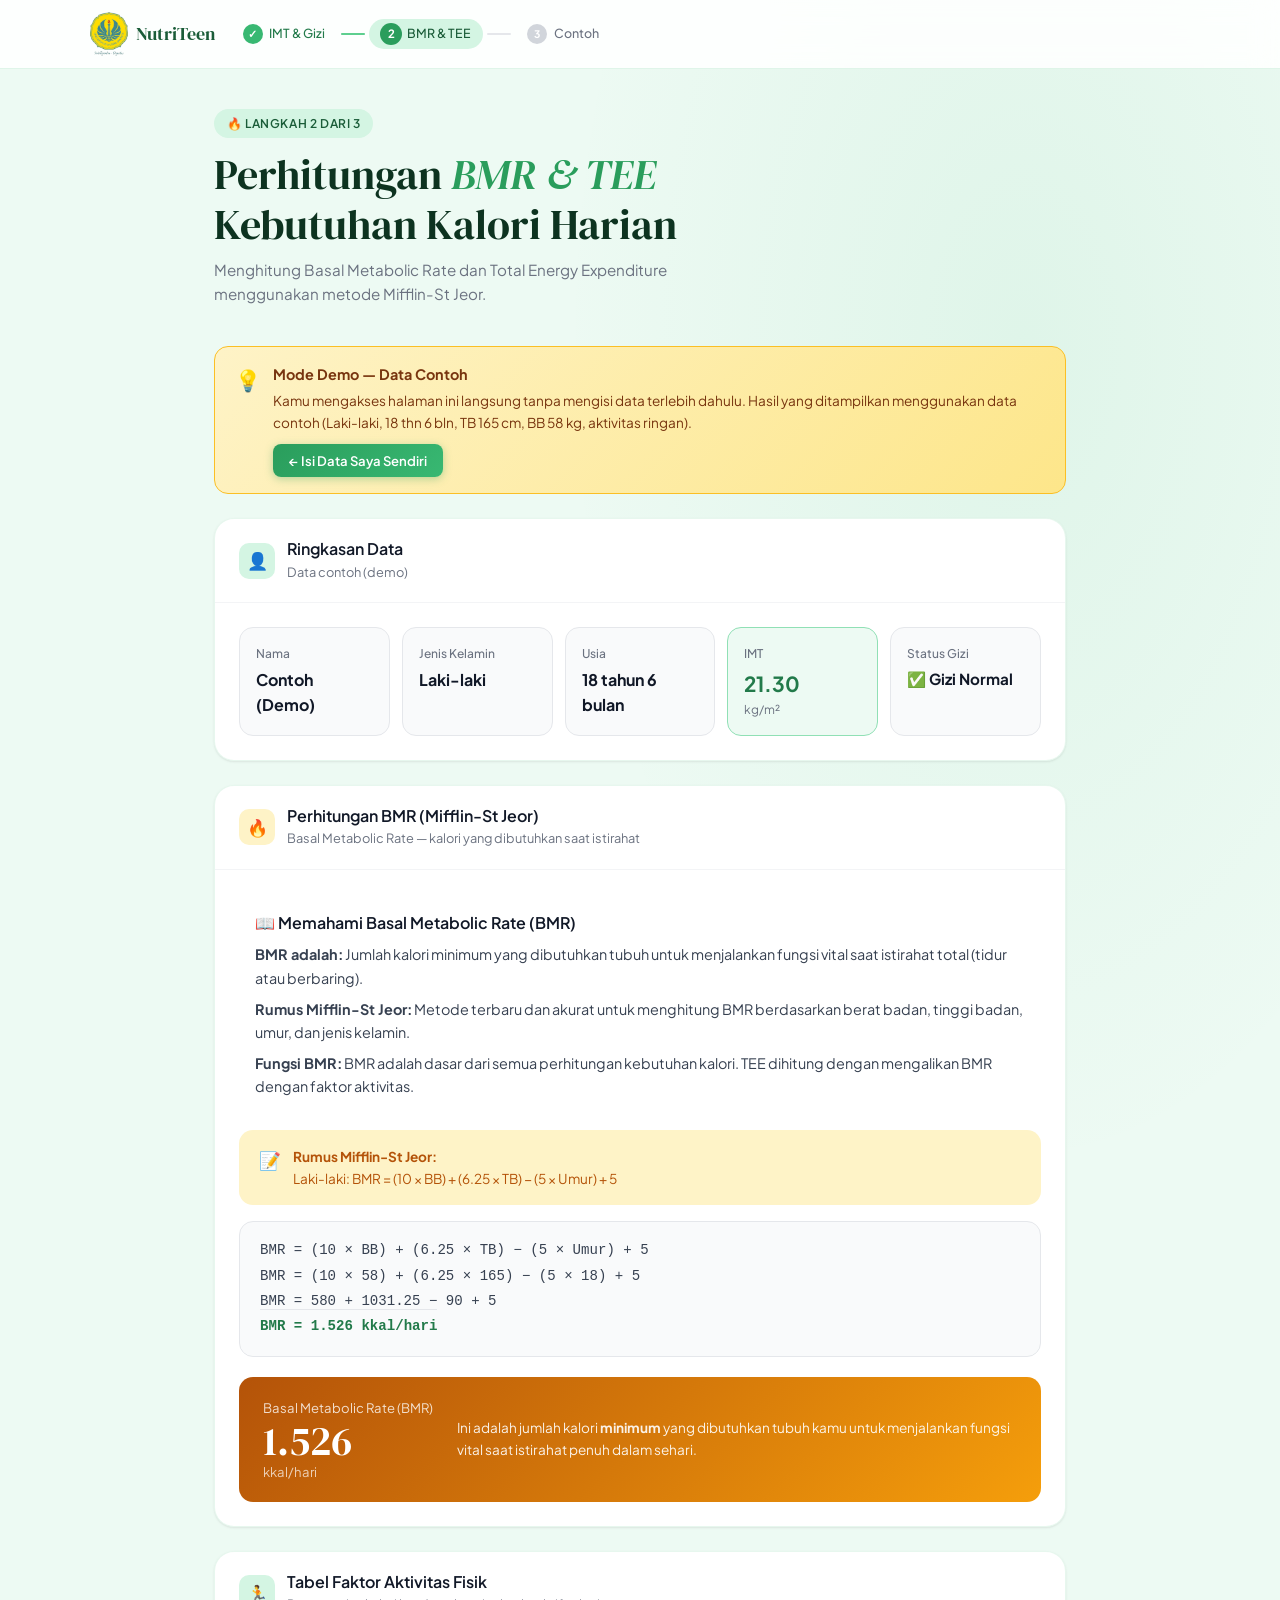
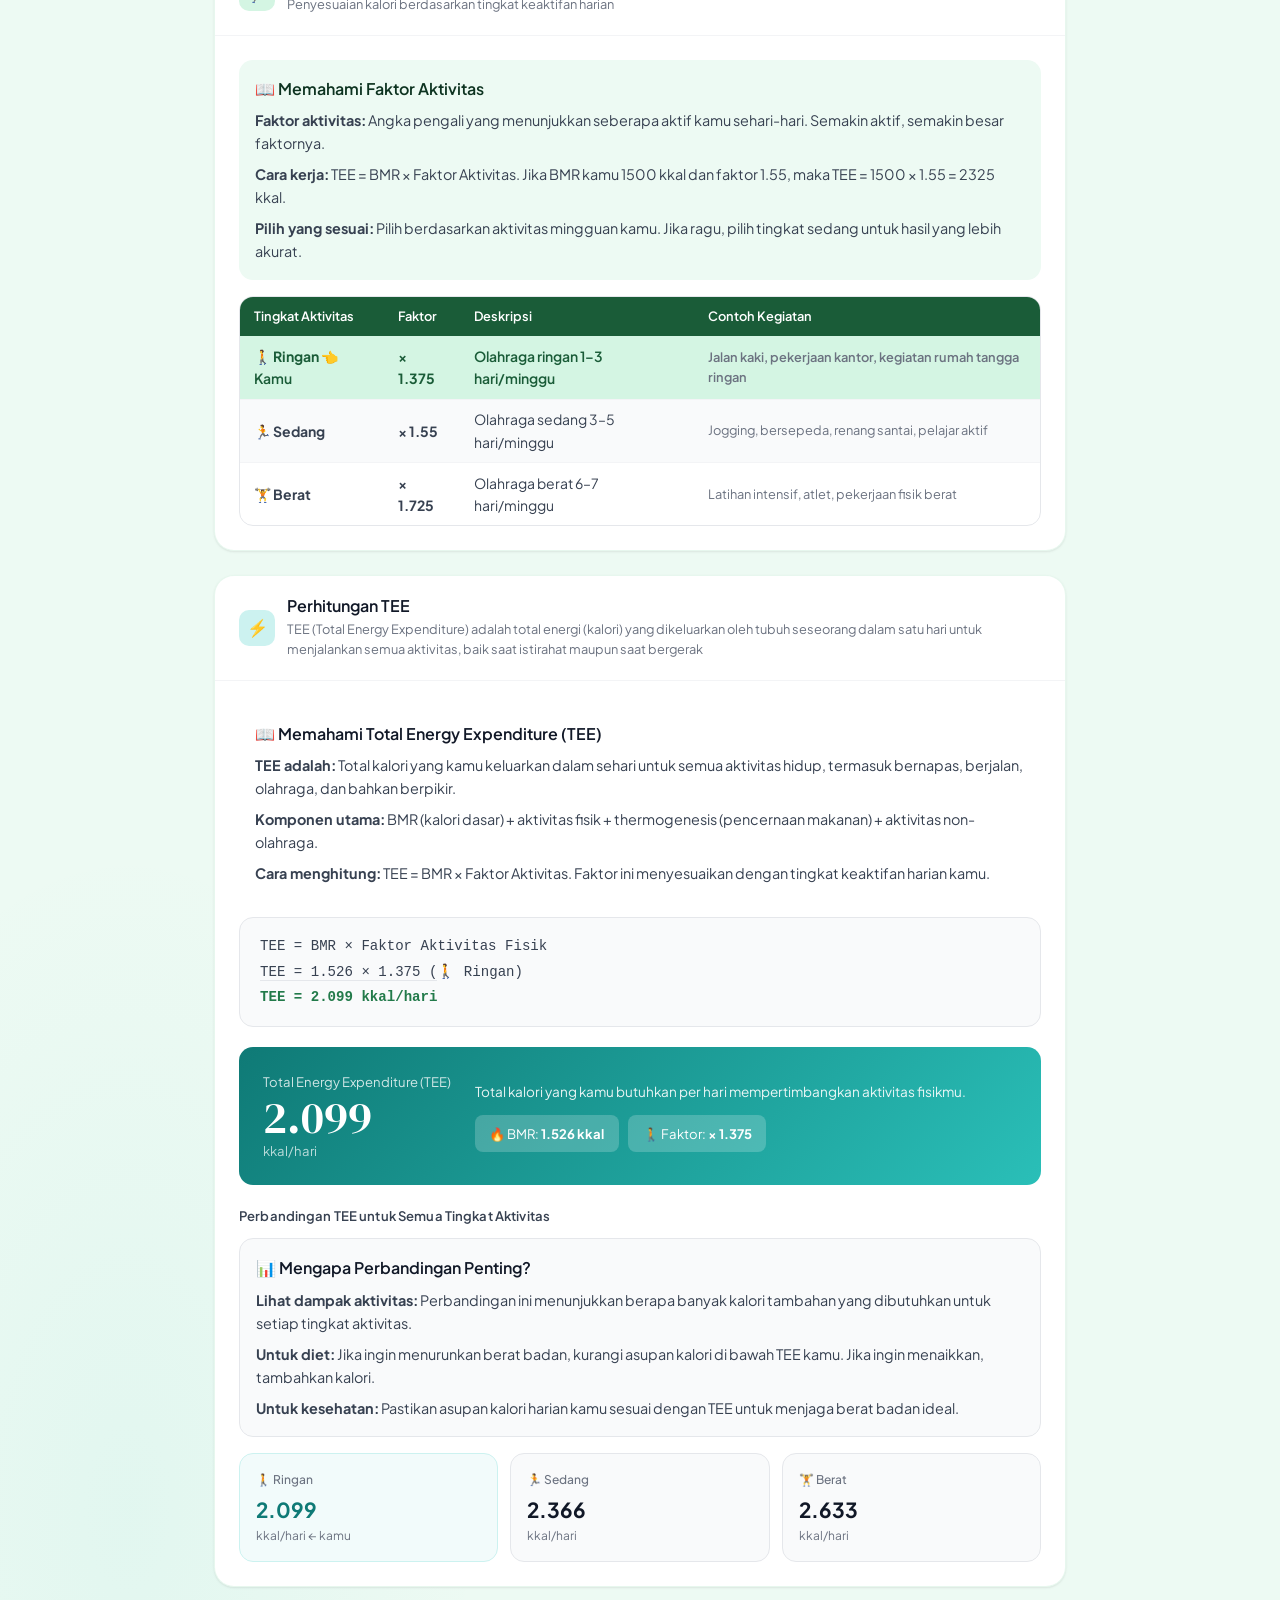
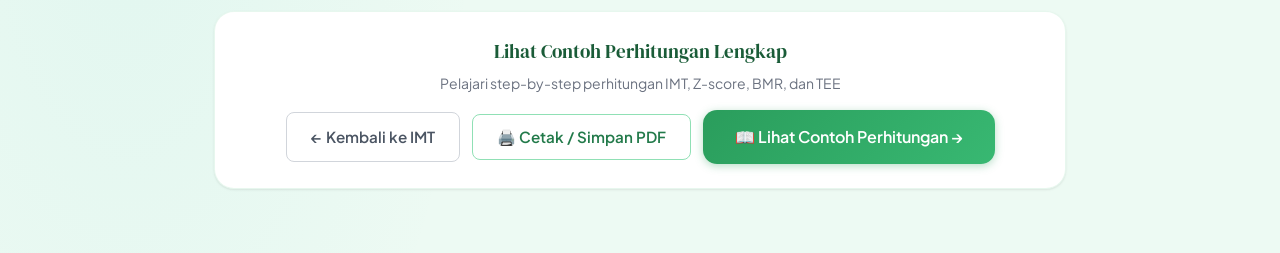
==== halaman2.html @ 0982f043 "Upload Web Structure" ====
<!DOCTYPE html>
<html lang="id">
<head>
  <meta charset="UTF-8">
  <meta name="viewport" content="width=device-width, initial-scale=1.0">
  <title>NutriTeen — BMR &amp; TEE</title>
  <style>
@import url('https://fonts.googleapis.com/css2?family=DM+Serif+Display:ital@0;1&family=Plus+Jakarta+Sans:wght@300;400;500;600;700&display=swap');

:root {
  --green-900: #0d3320;
  --green-800: #1a5c38;
  --green-700: #227a4a;
  --green-600: #2a9d5c;
  --green-500: #38b872;
  --green-400: #5ecf8f;
  --green-300: #90e0b5;
  --green-100: #d4f5e3;
  --green-50:  #edfaf3;

  --teal-600: #0f7a76;
  --teal-400: #2abfb8;
  --teal-100: #ccf2f0;

  --blue-600: #1e5fa8;
  --blue-100: #dbeafe;

  --amber-600: #b45309;
  --amber-100: #fef3c7;

  --red-600: #dc2626;
  --red-100: #fee2e2;

  --neutral-900: #111827;
  --neutral-800: #1f2937;
  --neutral-700: #374151;
  --neutral-600: #4b5563;
  --neutral-500: #6b7280;
  --neutral-400: #9ca3af;
  --neutral-300: #d1d5db;
  --neutral-200: #e5e7eb;
  --neutral-100: #f3f4f6;
  --neutral-50:  #f9fafb;

  --white: #ffffff;

  --font-display: 'DM Serif Display', Georgia, serif;
  --font-body: 'Plus Jakarta Sans', sans-serif;

  --radius-sm: 8px;
  --radius-md: 14px;
  --radius-lg: 20px;
  --radius-xl: 28px;

  --shadow-sm: 0 1px 3px rgba(0,0,0,0.06), 0 1px 2px rgba(0,0,0,0.04);
  --shadow-md: 0 4px 12px rgba(0,0,0,0.08), 0 2px 4px rgba(0,0,0,0.04);
  --shadow-lg: 0 12px 32px rgba(0,0,0,0.10), 0 4px 8px rgba(0,0,0,0.04);
}

*, *::before, *::after { box-sizing: border-box; margin: 0; padding: 0; }

html { scroll-behavior: smooth; font-size: 16px; }

body {
  font-family: var(--font-body);
  background: var(--green-50);
  color: var(--neutral-900);
  min-height: 100vh;
  line-height: 1.6;
  background-image:
    radial-gradient(ellipse 60% 40% at 80% 10%, rgba(56,184,114,0.08) 0%, transparent 60%),
    radial-gradient(ellipse 50% 35% at 10% 90%, rgba(42,191,184,0.06) 0%, transparent 55%);
}

/* ─── NAVBAR ─────────────────────────────────────────── */
.navbar {
  position: sticky;
  top: 0;
  z-index: 100;
  background: rgba(255,255,255,0.88);
  backdrop-filter: blur(14px);
  -webkit-backdrop-filter: blur(14px);
  border-bottom: 1px solid rgba(56,184,114,0.15);
  padding: 0 1.5rem;
}
.navbar-inner {
  max-width: 1100px;
  margin: 0 auto;
  display: flex;
  align-items: center;
  gap: 1rem;
  height: 68px;
}
.navbar-center-brand {
  display: flex;
  align-items: center;
  gap: 0.6rem;
  margin: 0 auto;
}
.navbar-group-names {
  display: flex;
  flex-direction: column;
  gap: 1px;
  font-size: 0.7rem;
  color: var(--neutral-600);
  line-height: 1.4;
}
.navbar-group-names span { white-space: nowrap; }
.navbar-group-names em {
  font-style: normal;
  color: var(--neutral-400);
  margin-left: 0.2rem;
}
.navbar-logo {
  display: flex;
  align-items: center;
  gap: 0.5rem;
  text-decoration: none;
}
.navbar-logo-icon {
  width: 32px;
  height: 32px;
  background: linear-gradient(135deg, var(--green-500), var(--teal-400));
  border-radius: 8px;
  display: flex;
  align-items: center;
  justify-content: center;
  color: white;
  font-size: 16px;
}
.navbar-logo-text {
  font-family: var(--font-display);
  font-size: 1.1rem;
  color: var(--green-800);
  font-weight: 400;
}
.navbar-steps {
  display: flex;
  align-items: center;
  gap: 0.25rem;
}
.navbar-connector {
  width: 24px;
  height: 2px;
  background: var(--neutral-200);
  border-radius: 2px;
  position: relative;
  overflow: hidden;
}
.navbar-connector::after {
  content: '';
  position: absolute;
  inset: 0;
  background: var(--green-400);
  transform: scaleX(0);
  transform-origin: left;
  transition: transform 0.4s ease 0.1s;
}
.navbar-connector.done::after { transform: scaleX(1); }
.navbar-step {
  display: flex;
  align-items: center;
  gap: 0.4rem;
  padding: 0.3rem 0.75rem;
  border-radius: 999px;
  font-size: 0.78rem;
  font-weight: 500;
  color: var(--neutral-500);
  text-decoration: none;
  transition: all 0.2s;
  white-space: nowrap;
}
.navbar-step:hover { color: var(--green-700); background: var(--green-50); }
.navbar-step.active { background: var(--green-100); color: var(--green-800); }
.navbar-step.done   { color: var(--green-700); }
.navbar-step-num {
  width: 20px;
  height: 20px;
  border-radius: 50%;
  background: var(--neutral-300);
  display: flex;
  align-items: center;
  justify-content: center;
  font-size: 0.65rem;
  font-weight: 700;
  flex-shrink: 0;
  transition: background 0.25s, transform 0.25s;
  color: white;
}
.navbar-step.active .navbar-step-num { background: var(--green-600); transform: scale(1.1); }
.navbar-step.done   .navbar-step-num { background: var(--green-500); }
.navbar-step.done   .navbar-step-num .step-num-txt { display: none; }
.navbar-step.done   .navbar-step-num::after { content: '✓'; font-size: 0.7rem; }
.navbar-step-num span { color: white; }

/* ─── PAGE HERO ─────────────────────────────────────── */
.hero {
  max-width: 900px;
  margin: 0 auto;
  padding: 2.5rem 1.5rem 1rem;
}
.hero-label {
  display: inline-flex;
  align-items: center;
  gap: 0.4rem;
  background: var(--green-100);
  color: var(--green-800);
  padding: 0.3rem 0.8rem;
  border-radius: 999px;
  font-size: 0.75rem;
  font-weight: 600;
  letter-spacing: 0.05em;
  text-transform: uppercase;
  margin-bottom: 0.75rem;
}
.hero h1 {
  font-family: var(--font-display);
  font-size: clamp(1.8rem, 4vw, 2.6rem);
  color: var(--green-900);
  line-height: 1.2;
  margin-bottom: 0.5rem;
  font-weight: 400;
}
.hero h1 em {
  font-style: italic;
  color: var(--green-600);
}
.hero p {
  color: var(--neutral-500);
  font-size: 0.95rem;
  max-width: 520px;
}

/* ─── MAIN CONTENT ───────────────────────────────────── */
.page-body {
  max-width: 900px;
  margin: 0 auto;
  padding: 1.5rem 1.5rem 4rem;
  display: flex;
  flex-direction: column;
  gap: 1.5rem;
}

/* ─── CARD ───────────────────────────────────────────── */
.card {
  background: var(--white);
  border-radius: var(--radius-lg);
  box-shadow: var(--shadow-sm);
  border: 1px solid rgba(56,184,114,0.12);
  overflow: hidden;
}
.card-header {
  padding: 1.25rem 1.5rem;
  border-bottom: 1px solid var(--neutral-100);
  display: flex;
  align-items: center;
  gap: 0.75rem;
}
.card-header-icon {
  width: 36px;
  height: 36px;
  border-radius: 10px;
  display: flex;
  align-items: center;
  justify-content: center;
  font-size: 17px;
  flex-shrink: 0;
}
.card-header-icon.green  { background: var(--green-100); }
.card-header-icon.teal   { background: var(--teal-100); }
.card-header-icon.blue   { background: var(--blue-100); }
.card-header-icon.amber  { background: var(--amber-100); }
.card-header h2 {
  font-size: 1rem;
  font-weight: 600;
  color: var(--neutral-900);
  line-height: 1.3;
}
.card-header p {
  font-size: 0.8rem;
  color: var(--neutral-500);
  margin-top: 0.1rem;
}
.card-body { padding: 1.5rem; }

/* ─── FORM ELEMENTS ──────────────────────────────────── */
.form-grid {
  display: grid;
  grid-template-columns: 1fr 1fr;
  gap: 1rem;
}
.form-grid.cols-3 { grid-template-columns: 1fr 1fr 1fr; }
.form-full { grid-column: 1 / -1; }

.form-group { display: flex; flex-direction: column; gap: 0.4rem; }
.form-label {
  font-size: 0.82rem;
  font-weight: 600;
  color: var(--neutral-700);
  letter-spacing: 0.01em;
}
.form-input {
  width: 100%;
  padding: 0.65rem 0.9rem;
  border: 1.5px solid var(--neutral-300);
  border-radius: var(--radius-sm);
  font-family: var(--font-body);
  font-size: 0.95rem;
  color: var(--neutral-900);
  background: var(--white);
  transition: border-color 0.2s, box-shadow 0.2s;
  outline: none;
  appearance: none;
}
.form-input:focus {
  border-color: var(--green-500);
  box-shadow: 0 0 0 3px rgba(56,184,114,0.15);
}
.form-input.error { border-color: var(--red-600); }
.form-hint {
  font-size: 0.75rem;
  color: var(--neutral-500);
}
.form-error {
  font-size: 0.75rem;
  color: var(--red-600);
  display: none;
}
.form-error.show { display: block; }

/* Radio group */
.radio-group {
  display: flex;
  gap: 0.5rem;
  flex-wrap: wrap;
}
.radio-btn {
  display: flex;
  align-items: center;
  gap: 0.4rem;
  padding: 0.55rem 1rem;
  border: 1.5px solid var(--neutral-300);
  border-radius: var(--radius-sm);
  cursor: pointer;
  font-size: 0.9rem;
  font-weight: 500;
  color: var(--neutral-700);
  transition: all 0.18s;
  user-select: none;
}
.radio-btn:hover { border-color: var(--green-400); color: var(--green-700); }
.radio-btn input { display: none; }
.radio-btn.checked {
  background: var(--green-100);
  border-color: var(--green-500);
  color: var(--green-800);
}
.radio-dot {
  width: 14px; height: 14px;
  border-radius: 50%;
  border: 2px solid currentColor;
  display: flex; align-items: center; justify-content: center;
  flex-shrink: 0;
}
.radio-btn.checked .radio-dot::after {
  content: '';
  width: 6px; height: 6px;
  border-radius: 50%;
  background: var(--green-600);
}

/* Aktivitas cards */
.aktivitas-grid {
  display: grid;
  grid-template-columns: repeat(3, 1fr);
  gap: 0.75rem;
}
.aktivitas-card {
  border: 1.5px solid var(--neutral-300);
  border-radius: var(--radius-md);
  padding: 1rem;
  cursor: pointer;
  transition: all 0.18s;
  text-align: center;
}
.aktivitas-card:hover { border-color: var(--green-400); }
.aktivitas-card.checked {
  border-color: var(--green-500);
  background: var(--green-50);
}
.aktivitas-card input { display: none; }
.aktivitas-card .ak-icon { font-size: 1.5rem; margin-bottom: 0.4rem; }
.aktivitas-card .ak-title { font-size: 0.85rem; font-weight: 600; color: var(--neutral-800); }
.aktivitas-card .ak-desc { font-size: 0.72rem; color: var(--neutral-500); margin-top: 0.2rem; }

/* ─── BUTTONS ─────────────────────────────────────────── */
.btn {
  display: inline-flex;
  align-items: center;
  justify-content: center;
  gap: 0.5rem;
  padding: 0.75rem 1.5rem;
  border-radius: var(--radius-sm);
  font-family: var(--font-body);
  font-size: 0.95rem;
  font-weight: 600;
  border: none;
  cursor: pointer;
  transition: all 0.2s;
  text-decoration: none;
}
.btn-primary {
  background: linear-gradient(135deg, var(--green-600), var(--green-500));
  color: white;
  box-shadow: 0 2px 8px rgba(42,157,92,0.35);
}
.btn-primary:hover {
  background: linear-gradient(135deg, var(--green-700), var(--green-600));
  box-shadow: 0 4px 14px rgba(42,157,92,0.40);
  transform: translateY(-1px);
}
.btn-secondary {
  background: var(--white);
  color: var(--green-700);
  border: 1.5px solid var(--green-300);
}
.btn-secondary:hover {
  background: var(--green-50);
  border-color: var(--green-500);
}
.btn-teal {
  background: linear-gradient(135deg, var(--teal-600), var(--teal-400));
  color: white;
  box-shadow: 0 2px 8px rgba(42,191,184,0.3);
}
.btn-teal:hover {
  opacity: 0.9;
  transform: translateY(-1px);
}
.btn-outline {
  background: transparent;
  color: var(--neutral-600);
  border: 1.5px solid var(--neutral-300);
}
.btn-outline:hover { background: var(--neutral-100); }
.btn-lg { padding: 0.9rem 2rem; font-size: 1rem; border-radius: var(--radius-md); }
.btn-full { width: 100%; }

/* ─── RESULT CARD — STAGGERED ANIMATION ──────────────── */
@keyframes fadeUp {
  from { opacity: 0; transform: translateY(20px); }
  to   { opacity: 1; transform: translateY(0); }
}

/* Halaman 2 & 3 — cards animate on page load immediately */
.page-body > .result-section {
  opacity: 0;
  animation: fadeUp 0.45s cubic-bezier(0.22,1,0.36,1) forwards;
}
.page-body > .result-section:nth-child(1) { animation-delay: 0.05s; }
.page-body > .result-section:nth-child(2) { animation-delay: 0.13s; }
.page-body > .result-section:nth-child(3) { animation-delay: 0.21s; }
.page-body > .result-section:nth-child(4) { animation-delay: 0.29s; }
.page-body > .result-section:nth-child(5) { animation-delay: 0.37s; }
.page-body > .result-section:nth-child(6) { animation-delay: 0.45s; }
.page-body > .result-section:nth-child(7) { animation-delay: 0.53s; }

/* hasilSection cards: animate only when parent NOT hidden.
   Cards start invisible via inline opacity override, JS triggers animation */
#hasilSection:not(.hidden) .result-section {
  opacity: 0;
  animation: fadeUp 0.45s cubic-bezier(0.22,1,0.36,1) forwards;
}
#hasilSection:not(.hidden) .result-section:nth-child(1) { animation-delay: 0.05s; }
#hasilSection:not(.hidden) .result-section:nth-child(2) { animation-delay: 0.13s; }
#hasilSection:not(.hidden) .result-section:nth-child(3) { animation-delay: 0.21s; }
#hasilSection:not(.hidden) .result-section:nth-child(4) { animation-delay: 0.29s; }
#hasilSection:not(.hidden) .result-section:nth-child(5) { animation-delay: 0.37s; }
#hasilSection:not(.hidden) .result-section:nth-child(6) { animation-delay: 0.45s; }

.result-highlight {
  background: linear-gradient(135deg, var(--green-800), var(--green-600));
  border-radius: var(--radius-lg);
  padding: 1.75rem;
  color: white;
  display: flex;
  align-items: center;
  gap: 1.5rem;
  flex-wrap: wrap;
}
.result-highlight .big-num {
  font-family: var(--font-display);
  font-size: 3rem;
  line-height: 1;
}
.result-highlight .result-label {
  font-size: 0.85rem;
  opacity: 0.8;
  margin-bottom: 0.25rem;
}
.result-highlight .result-status {
  display: inline-flex;
  align-items: center;
  gap: 0.4rem;
  background: rgba(255,255,255,0.2);
  border-radius: 999px;
  padding: 0.3rem 0.8rem;
  font-size: 0.82rem;
  font-weight: 600;
  margin-top: 0.5rem;
}

/* Formula box */
.formula-box {
  background: var(--neutral-50);
  border: 1px solid var(--neutral-200);
  border-radius: var(--radius-md);
  padding: 1rem 1.25rem;
  font-family: 'Courier New', monospace;
  font-size: 0.88rem;
  color: var(--neutral-700);
  line-height: 1.8;
}
.formula-box .formula-line { display: block; }
.formula-box .formula-result {
  color: var(--green-700);
  font-weight: 700;
  border-top: 1px solid var(--neutral-200);
  margin-top: 0.5rem;
  padding-top: 0.5rem;
}

/* Stats row */
.stats-row {
  display: grid;
  grid-template-columns: repeat(auto-fit, minmax(140px, 1fr));
  gap: 0.75rem;
}
.stat-item {
  background: var(--neutral-50);
  border: 1px solid var(--neutral-200);
  border-radius: var(--radius-md);
  padding: 1rem;
}
.stat-item .stat-label { font-size: 0.75rem; color: var(--neutral-500); font-weight: 500; }
.stat-item .stat-value { font-size: 1.3rem; font-weight: 700; color: var(--neutral-900); margin-top: 0.2rem; }
.stat-item .stat-unit { font-size: 0.75rem; color: var(--neutral-500); font-weight: 400; }
.stat-item.accent-green { border-color: var(--green-300); background: var(--green-50); }
.stat-item.accent-green .stat-value { color: var(--green-700); }
.stat-item.accent-teal { border-color: var(--teal-100); background: rgba(42,191,184,0.06); }
.stat-item.accent-teal .stat-value { color: var(--teal-600); }

/* ─── TABLE ───────────────────────────────────────────── */
.data-table {
  width: 100%;
  border-collapse: collapse;
  font-size: 0.875rem;
}
.data-table th {
  background: var(--green-800);
  color: white;
  padding: 0.6rem 0.9rem;
  text-align: left;
  font-weight: 600;
  font-size: 0.8rem;
}
.data-table th:first-child { border-radius: var(--radius-sm) 0 0 0; }
.data-table th:last-child  { border-radius: 0 var(--radius-sm) 0 0; }
.data-table td {
  padding: 0.55rem 0.9rem;
  border-bottom: 1px solid var(--neutral-100);
  color: var(--neutral-700);
}
.data-table tr:last-child td { border-bottom: none; }
.data-table tr:nth-child(even) td { background: var(--neutral-50); }
.data-table tr.highlight td {
  background: var(--green-100) !important;
  color: var(--green-800);
  font-weight: 600;
}
.table-wrap { overflow-x: auto; border-radius: var(--radius-md); border: 1px solid var(--neutral-200); }

/* ─── Z-SCORE GAUGE ──────────────────────────────────── */
.zscore-gauge { padding: 1rem 0; }
.gauge-track {
  position: relative;
  height: 28px;
  border-radius: 999px;
  background: linear-gradient(to right,
    #dc2626 0%,
    #f87171 10%,
    #fb923c 20%,
    #fbbf24 35%,
    #4ade80 50%,
    #86efac 65%,
    #fbbf24 75%,
    #f97316 85%,
    #ef4444 100%
  );
  margin: 0.5rem 0 0.25rem;
}
.gauge-pointer {
  position: absolute;
  top: -6px;
  width: 4px;
  height: 40px;
  background: var(--neutral-900);
  border-radius: 2px;
  transform: translateX(-50%);
  transition: left 0.6s cubic-bezier(0.34,1.56,0.64,1);
}
.gauge-pointer::after {
  content: '';
  position: absolute;
  bottom: -6px;
  left: 50%;
  transform: translateX(-50%);
  width: 10px; height: 10px;
  border-radius: 50%;
  background: var(--neutral-900);
}
.gauge-labels {
  display: flex;
  justify-content: space-between;
  font-size: 0.72rem;
  color: var(--neutral-500);
  margin-top: 0.3rem;
}
.gauge-zones {
  display: flex;
  gap: 0.4rem;
  flex-wrap: wrap;
  margin-top: 1rem;
}
.zone-badge {
  padding: 0.25rem 0.6rem;
  border-radius: 999px;
  font-size: 0.72rem;
  font-weight: 600;
}
.zone-badge.buruk    { background: #fee2e2; color: #991b1b; }
.zone-badge.kurang   { background: #ffedd5; color: #9a3412; }
.zone-badge.normal   { background: #dcfce7; color: #166534; }
.zone-badge.lebih    { background: #fef9c3; color: #854d0e; }
.zone-badge.obesitas { background: #fee2e2; color: #991b1b; }
.zone-badge.active   { outline: 2px solid currentColor; outline-offset: 2px; }

/* ─── BB NORMAL/IDEAL ─────────────────────────────────── */
.bb-cards {
  display: grid;
  grid-template-columns: 1fr 1fr;
  gap: 1rem;
}
.bb-card {
  border-radius: var(--radius-md);
  padding: 1.25rem;
  text-align: center;
}
.bb-card.normal { background: var(--green-100); }
.bb-card.ideal  { background: var(--teal-100); }
.bb-card .bb-title { font-size: 0.8rem; font-weight: 600; color: var(--neutral-600); margin-bottom: 0.4rem; }
.bb-card .bb-range { font-family: var(--font-display); font-size: 1.4rem; color: var(--green-800); }
.bb-card.ideal .bb-range { color: var(--teal-600); }
.bb-card .bb-note { font-size: 0.72rem; color: var(--neutral-500); margin-top: 0.3rem; }

/* ─── SECTION DIVIDER ─────────────────────────────────── */
.section-divider {
  display: flex;
  align-items: center;
  gap: 0.75rem;
  color: var(--neutral-400);
  font-size: 0.78rem;
  font-weight: 500;
}
.section-divider::before, .section-divider::after {
  content: '';
  flex: 1;
  height: 1px;
  background: var(--neutral-200);
}

/* ─── ACTION BAR ──────────────────────────────────────── */
.action-bar {
  display: flex;
  gap: 0.75rem;
  flex-wrap: wrap;
  align-items: center;
}

/* ─── PRINT ───────────────────────────────────────────── */
@media print {
  .navbar, .btn, .action-bar, .no-print { display: none !important; }
  body { background: white; font-size: 13px; }
  .hero { padding: 1rem 1rem 0.5rem; }
  .page-body { padding: 0.5rem 1rem 1rem; gap: 1rem; }
  .card { box-shadow: none; border: 1px solid #ccc; page-break-inside: avoid; margin-bottom: 0.75rem; }
  .card-body { padding: 1rem; }
  .result-highlight {
    background: var(--green-800) !important;
    -webkit-print-color-adjust: exact;
    print-color-adjust: exact;
    padding: 1rem;
  }
  .gauge-track { -webkit-print-color-adjust: exact; print-color-adjust: exact; }
  .data-table th { -webkit-print-color-adjust: exact; print-color-adjust: exact; }
  .formula-box { border: 1px solid #ddd; }
  .table-scroll-inner { max-height: none !important; overflow: visible !important; }
  /* Reset animation so content is visible on print */
  .result-section, #hasilSection .result-section,
  .page-body > .result-section { opacity: 1 !important; animation: none !important; }
  .print-header {
    display: block !important;
    text-align: center;
    padding: 0.5rem 0 1rem;
    border-bottom: 2px solid var(--green-600);
    margin-bottom: 1rem;
  }
  .print-header h2 { font-size: 1.1rem; color: var(--green-800); }
  .print-header p  { font-size: 0.78rem; color: #666; }
}
/* Hidden on screen, shown on print */
.print-header { display: none; }

/* ─── DEMO MODE BANNER ────────────────────────────────── */
.demo-banner {
  display: flex;
  align-items: flex-start;
  gap: 0.75rem;
  background: linear-gradient(135deg, #fef3c7, #fde68a);
  border: 1.5px solid #fbbf24;
  border-radius: var(--radius-md);
  padding: 1rem 1.25rem;
  font-size: 0.85rem;
  color: #78350f;
}
.demo-banner-icon { font-size: 1.3rem; flex-shrink: 0; }
.demo-banner strong { display: block; margin-bottom: 0.25rem; font-size: 0.9rem; }
.demo-banner .btn { margin-top: 0.6rem; font-size: 0.82rem; padding: 0.4rem 1rem; }

/* ─── WHO TABLE SCROLL CONTAINER ─────────────────────── */
.table-scroll-outer {
  border: 1px solid var(--neutral-200);
  border-radius: var(--radius-md);
  overflow: hidden;
}
.table-scroll-inner {
  max-height: 320px;
  overflow-y: auto;
  overflow-x: auto;
}
.table-scroll-inner::-webkit-scrollbar { width: 6px; height: 6px; }
.table-scroll-inner::-webkit-scrollbar-track { background: var(--neutral-50); }
.table-scroll-inner::-webkit-scrollbar-thumb { background: var(--green-300); border-radius: 3px; }
/* Sticky header inside scrollable table */
.table-scroll-inner .data-table thead th { position: sticky; top: 0; z-index: 2; }

/* ─── RESET BTN (small, top-right of form card) ──────── */
.btn-reset {
  display: inline-flex;
  align-items: center;
  gap: 0.35rem;
  padding: 0.3rem 0.75rem;
  border-radius: 999px;
  font-size: 0.75rem;
  font-weight: 600;
  background: transparent;
  color: var(--neutral-500);
  border: 1.5px solid var(--neutral-300);
  cursor: pointer;
  transition: all 0.18s;
}
.btn-reset:hover { background: var(--red-100); color: var(--red-600); border-color: var(--red-600); }

/* ─── RESPONSIVE ──────────────────────────────────────── */
@media (max-width: 640px) {
  .form-grid { grid-template-columns: 1fr; }
  .form-grid.cols-3 { grid-template-columns: 1fr 1fr; }
  .aktivitas-grid { grid-template-columns: 1fr; }
  .bb-cards { grid-template-columns: 1fr; }
  .stats-row { grid-template-columns: 1fr 1fr; }
  .navbar-step span { display: none; }
  .result-highlight { flex-direction: column; gap: 0.75rem; }
}

/* ─── UTILITY ─────────────────────────────────────────── */
.hidden { display: none !important; }
.mt-1 { margin-top: 0.5rem; }
.mt-2 { margin-top: 1rem; }
.mt-3 { margin-top: 1.5rem; }
.mb-1 { margin-bottom: 0.5rem; }
.text-sm { font-size: 0.875rem; }
.text-xs { font-size: 0.75rem; }
.text-muted { color: var(--neutral-500); }
.font-bold { font-weight: 700; }
.text-green { color: var(--green-700); }
.text-center { text-align: center; }

/* Loading overlay */
.loading-overlay {
  position: fixed; inset: 0;
  background: rgba(255,255,255,0.85);
  backdrop-filter: blur(4px);
  display: flex; flex-direction: column; align-items: center; justify-content: center;
  z-index: 999;
  gap: 1rem;
}
.spinner {
  width: 40px; height: 40px;
  border: 3px solid var(--green-100);
  border-top-color: var(--green-500);
  border-radius: 50%;
  animation: spin 0.7s linear infinite;
}
@keyframes spin { to { transform: rotate(360deg); } }

/* Info box */
.info-box {
  display: flex;
  gap: 0.75rem;
  background: var(--blue-100);
  border-radius: var(--radius-md);
  padding: 1rem 1.25rem;
  font-size: 0.85rem;
  color: var(--blue-600);
}
.info-box-icon { flex-shrink: 0; font-size: 1.1rem; }

</style>
</head>
<body>

<!-- PRINT HEADER -->
<div class="print-header">
  <h2>🥗 NutriTeen — Laporan BMR &amp; TEE</h2>
  <p>Dicetak dari Aplikasi NutriTeen · Metode Mifflin-St Jeor</p>
</div>

<!-- NAVBAR -->
<nav class="navbar no-print">
  <div class="navbar-inner">
    <a href="index.html" class="navbar-logo">
      <img src="[data-uri]" alt="UNJ" style="height:44px;width:auto;object-fit:contain;">
      <span class="navbar-logo-text">NutriTeen</span>
    </a>
    <div class="navbar-steps">
      <a href="index.html" class="navbar-step" id="navStep1">
        <div class="navbar-step-num"><span class="step-num-txt">1</span></div>
        <span>IMT &amp; Gizi</span>
      </a>
      <div class="navbar-connector" id="navConn1"></div>
      <a href="halaman2.html" class="navbar-step active" id="navStep2">
        <div class="navbar-step-num"><span class="step-num-txt">2</span></div>
        <span>BMR &amp; TEE</span>
      </a>
      <div class="navbar-connector" id="navConn2"></div>
      <a href="halaman3.html" class="navbar-step" id="navStep3">
        <div class="navbar-step-num"><span class="step-num-txt">3</span></div>
        <span>Contoh</span>
      </a>
    </div>
  </div>
</nav>

<!-- HERO -->
<div class="hero">
  <div class="hero-label">🔥 Langkah 2 dari 3</div>
  <h1>Perhitungan <em>BMR &amp; TEE</em><br>Kebutuhan Kalori Harian</h1>
  <p>Menghitung Basal Metabolic Rate dan Total Energy Expenditure menggunakan metode Mifflin-St Jeor.</p>
</div>

<div class="page-body">

  <!-- DEMO BANNER (tampil jika tidak ada sessionStorage) -->
  <div id="demoBanner" class="demo-banner hidden no-print">
    <div class="demo-banner-icon">💡</div>
    <div>
      <strong>Mode Demo — Data Contoh</strong>
      Kamu mengakses halaman ini langsung tanpa mengisi data terlebih dahulu.
      Hasil yang ditampilkan menggunakan data contoh (Laki-laki, 18 thn 6 bln, TB 165 cm, BB 58 kg, aktivitas ringan).
      <div><a href="index.html" class="btn btn-primary">← Isi Data Saya Sendiri</a></div>
    </div>
  </div>

  <!-- Ringkasan Data -->
  <div class="card result-section" id="ringkasanCard">
    <div class="card-header">
      <div class="card-header-icon green">👤</div>
      <div><h2>Ringkasan Data</h2><p id="ringkasanSubtitle">Data dari halaman IMT</p></div>
    </div>
    <div class="card-body">
      <div class="stats-row" id="statsRingkasan"></div>
    </div>
  </div>

  <!-- 1. BMR -->
  <div class="card result-section">
    <div class="card-header">
      <div class="card-header-icon amber">🔥</div>
      <div><h2>Perhitungan BMR (Mifflin-St Jeor)</h2><p>Basal Metabolic Rate — kalori yang dibutuhkan saat istirahat</p></div>
    </div>
    <div class="card-body">
      <!-- Penjelasan BMR -->
      <div style="background:var(--amber-50);border:1px solid var(--amber-200);border-radius:var(--radius-md);padding:1rem;margin-bottom:1rem">
        <div style="font-weight:600;color:var(--amber-900);margin-bottom:0.5rem">📖 Memahami Basal Metabolic Rate (BMR)</div>
        <div style="font-size:0.9rem;line-height:1.6;color:var(--neutral-700)">
          <p style="margin-bottom:0.5rem"><strong>BMR adalah:</strong> Jumlah kalori minimum yang dibutuhkan tubuh untuk menjalankan fungsi vital saat istirahat total (tidur atau berbaring).</p>
          <p style="margin-bottom:0.5rem"><strong>Rumus Mifflin-St Jeor:</strong> Metode terbaru dan akurat untuk menghitung BMR berdasarkan berat badan, tinggi badan, umur, dan jenis kelamin.</p>
          <p><strong>Fungsi BMR:</strong> BMR adalah dasar dari semua perhitungan kebutuhan kalori. TEE dihitung dengan mengalikan BMR dengan faktor aktivitas.</p>
        </div>
      </div>

      <div class="info-box" style="background:var(--amber-100);color:var(--amber-600);margin-bottom:1rem">
        <div class="info-box-icon">📝</div>
        <div><strong>Rumus Mifflin-St Jeor:</strong><br><span id="rumusBMRLabel"></span></div>
      </div>
      <div class="formula-box" id="formulaBMR"></div>
      <div style="margin-top:1.25rem;background:linear-gradient(135deg,var(--amber-600),#f59e0b);
                  border-radius:var(--radius-md);padding:1.25rem 1.5rem;color:white;
                  display:flex;align-items:center;gap:1.5rem;flex-wrap:wrap">
        <div>
          <div style="font-size:0.82rem;opacity:0.8;margin-bottom:0.2rem">Basal Metabolic Rate (BMR)</div>
          <div style="font-family:var(--font-display);font-size:2.5rem;line-height:1" id="hasilBMR">—</div>
          <div style="font-size:0.82rem;opacity:0.7">kkal/hari</div>
        </div>
        <div style="font-size:0.85rem;opacity:0.9;flex:1;min-width:180px">
          Ini adalah jumlah kalori <strong>minimum</strong> yang dibutuhkan tubuh kamu
          untuk menjalankan fungsi vital saat istirahat penuh dalam sehari.
        </div>
      </div>
    </div>
  </div>

  <!-- 2. Tabel Aktivitas -->
  <div class="card result-section">
    <div class="card-header">
      <div class="card-header-icon green">🏃</div>
      <div><h2>Tabel Faktor Aktivitas Fisik</h2><p>Penyesuaian kalori berdasarkan tingkat keaktifan harian</p></div>
    </div>
    <div class="card-body">
      <!-- Penjelasan Faktor Aktivitas -->
      <div style="background:var(--green-50);border:1px solid var(--green-200);border-radius:var(--radius-md);padding:1rem;margin-bottom:1rem">
        <div style="font-weight:600;color:var(--green-900);margin-bottom:0.5rem">📖 Memahami Faktor Aktivitas</div>
        <div style="font-size:0.9rem;line-height:1.6;color:var(--neutral-700)">
          <p style="margin-bottom:0.5rem"><strong>Faktor aktivitas:</strong> Angka pengali yang menunjukkan seberapa aktif kamu sehari-hari. Semakin aktif, semakin besar faktornya.</p>
          <p style="margin-bottom:0.5rem"><strong>Cara kerja:</strong> TEE = BMR × Faktor Aktivitas. Jika BMR kamu 1500 kkal dan faktor 1.55, maka TEE = 1500 × 1.55 = 2325 kkal.</p>
          <p><strong>Pilih yang sesuai:</strong> Pilih berdasarkan aktivitas mingguan kamu. Jika ragu, pilih tingkat sedang untuk hasil yang lebih akurat.</p>
        </div>
      </div>

      <div class="table-wrap">
        <table class="data-table" id="tabelAktivitas">
          <thead>
            <tr>
              <th>Tingkat Aktivitas</th>
              <th>Faktor</th>
              <th>Deskripsi</th>
              <th>Contoh Kegiatan</th>
            </tr>
          </thead>
          <tbody></tbody>
        </table>
      </div>
    </div>
  </div>

  <!-- 3. TEE -->
  <div class="card result-section">
    <div class="card-header">
      <div class="card-header-icon teal">⚡</div>
      <div><h2>Perhitungan TEE</h2><p>TEE (Total Energy Expenditure) adalah total energi (kalori) yang dikeluarkan oleh tubuh seseorang dalam satu hari untuk menjalankan semua aktivitas, baik saat istirahat maupun saat bergerak</p></div>
    </div>
    <div class="card-body">
      <!-- Penjelasan TEE -->
      <div style="background:var(--teal-50);border:1px solid var(--teal-200);border-radius:var(--radius-md);padding:1rem;margin-bottom:1rem">
        <div style="font-weight:600;color:var(--teal-900);margin-bottom:0.5rem">📖 Memahami Total Energy Expenditure (TEE)</div>
        <div style="font-size:0.9rem;line-height:1.6;color:var(--neutral-700)">
          <p style="margin-bottom:0.5rem"><strong>TEE adalah:</strong> Total kalori yang kamu keluarkan dalam sehari untuk semua aktivitas hidup, termasuk bernapas, berjalan, olahraga, dan bahkan berpikir.</p>
          <p style="margin-bottom:0.5rem"><strong>Komponen utama:</strong> BMR (kalori dasar) + aktivitas fisik + thermogenesis (pencernaan makanan) + aktivitas non-olahraga.</p>
          <p><strong>Cara menghitung:</strong> TEE = BMR × Faktor Aktivitas. Faktor ini menyesuaikan dengan tingkat keaktifan harian kamu.</p>
        </div>
      </div>

      <div class="formula-box" id="formulaTEE"></div>

      <div style="margin-top:1.25rem;background:linear-gradient(135deg,var(--teal-600),var(--teal-400));
                  border-radius:var(--radius-md);padding:1.5rem;color:white">
        <div style="display:flex;align-items:center;gap:1.5rem;flex-wrap:wrap">
          <div>
            <div style="font-size:0.82rem;opacity:0.8;margin-bottom:0.2rem">Total Energy Expenditure (TEE)</div>
            <div style="font-family:var(--font-display);font-size:2.8rem;line-height:1" id="hasilTEE">—</div>
            <div style="font-size:0.82rem;opacity:0.7">kkal/hari</div>
          </div>
          <div style="flex:1;min-width:200px">
            <div style="font-size:0.85rem;opacity:0.9;margin-bottom:0.75rem">
              Total kalori yang kamu butuhkan per hari mempertimbangkan aktivitas fisikmu.
            </div>
            <div style="display:flex;gap:0.6rem;flex-wrap:wrap" id="teeBreakdown"></div>
          </div>
        </div>
      </div>

      <!-- Perbandingan semua level aktivitas -->
      <div style="margin-top:1.25rem">
        <div class="form-label" style="margin-bottom:0.75rem">
          Perbandingan TEE untuk Semua Tingkat Aktivitas
        </div>
        <!-- Penjelasan Perbandingan -->
        <div style="background:var(--neutral-50);border:1px solid var(--neutral-200);border-radius:var(--radius-md);padding:1rem;margin-bottom:1rem">
          <div style="font-weight:600;color:var(--neutral-900);margin-bottom:0.5rem">📊 Mengapa Perbandingan Penting?</div>
          <div style="font-size:0.9rem;line-height:1.6;color:var(--neutral-700)">
            <p style="margin-bottom:0.5rem"><strong>Lihat dampak aktivitas:</strong> Perbandingan ini menunjukkan berapa banyak kalori tambahan yang dibutuhkan untuk setiap tingkat aktivitas.</p>
            <p style="margin-bottom:0.5rem"><strong>Untuk diet:</strong> Jika ingin menurunkan berat badan, kurangi asupan kalori di bawah TEE kamu. Jika ingin menaikkan, tambahkan kalori.</p>
            <p><strong>Untuk kesehatan:</strong> Pastikan asupan kalori harian kamu sesuai dengan TEE untuk menjaga berat badan ideal.</p>
          </div>
        </div>
        <div class="stats-row" id="teeComparison"></div>
      </div>
    </div>
  </div>

  <!-- Tombol Aksi -->
  <div class="card result-section no-print">
    <div class="card-body">
      <div style="text-align:center;margin-bottom:1rem">
        <div style="font-family:var(--font-display);font-size:1.2rem;color:var(--green-800);margin-bottom:0.3rem">
          Lihat Contoh Perhitungan Lengkap
        </div>
        <p class="text-sm text-muted">Pelajari step-by-step perhitungan IMT, Z-score, BMR, dan TEE</p>
      </div>
      <div class="action-bar" style="justify-content:center">
        <a href="index.html" class="btn btn-outline">← Kembali ke IMT</a>
        <button onclick="window.print()" class="btn btn-secondary">🖨️ Cetak / Simpan PDF</button>
        <a href="halaman3.html" class="btn btn-primary btn-lg">📖 Lihat Contoh Perhitungan →</a>
      </div>
    </div>
  </div>

</div><!-- /page-body -->

<script>
// ═══════════════════════════════════════════════════════
//  DATA & CALCULATION ENGINE
//  Aplikasi Perhitungan Gizi Remaja 18–19 Tahun
// ═══════════════════════════════════════════════════════

// ─── DATA WHO 2007: MEDIAN IMT PER USIA ─────────────────
// Sumber: WHO 2007 growth reference (IMT-for-age, 5–19 tahun)
// Satuan: kg/m², usia dalam bulan
// Kolom: median, -1SD, -2SD, -3SD, +1SD, +2SD, +3SD

const WHO_DATA = {
  male: [
    // usia_bulan, median, neg1SD, neg2SD, neg3SD, pos1SD, pos2SD, pos3SD
    { months: 216, median: 21.1, neg1SD: 18.5, neg2SD: 16.4, neg3SD: 14.7, pos1SD: 24.6, pos2SD: 29.4, pos3SD: 36.3 }, // 18y0m
    { months: 217, median: 21.1, neg1SD: 18.5, neg2SD: 16.4, neg3SD: 14.7, pos1SD: 24.6, pos2SD: 29.4, pos3SD: 36.3 },
    { months: 218, median: 21.2, neg1SD: 18.6, neg2SD: 16.4, neg3SD: 14.7, pos1SD: 24.7, pos2SD: 29.5, pos3SD: 36.5 },
    { months: 219, median: 21.2, neg1SD: 18.6, neg2SD: 16.5, neg3SD: 14.8, pos1SD: 24.8, pos2SD: 29.6, pos3SD: 36.6 },
    { months: 220, median: 21.3, neg1SD: 18.7, neg2SD: 16.5, neg3SD: 14.8, pos1SD: 24.9, pos2SD: 29.7, pos3SD: 36.7 },
    { months: 221, median: 21.3, neg1SD: 18.7, neg2SD: 16.5, neg3SD: 14.8, pos1SD: 24.9, pos2SD: 29.8, pos3SD: 36.8 },
    { months: 222, median: 21.4, neg1SD: 18.8, neg2SD: 16.6, neg3SD: 14.9, pos1SD: 25.0, pos2SD: 29.9, pos3SD: 37.0 },
    { months: 223, median: 21.4, neg1SD: 18.8, neg2SD: 16.6, neg3SD: 14.9, pos1SD: 25.1, pos2SD: 30.0, pos3SD: 37.1 },
    { months: 224, median: 21.5, neg1SD: 18.9, neg2SD: 16.7, neg3SD: 14.9, pos1SD: 25.1, pos2SD: 30.1, pos3SD: 37.2 },
    { months: 225, median: 21.5, neg1SD: 18.9, neg2SD: 16.7, neg3SD: 15.0, pos1SD: 25.2, pos2SD: 30.2, pos3SD: 37.3 },
    { months: 226, median: 21.6, neg1SD: 19.0, neg2SD: 16.7, neg3SD: 15.0, pos1SD: 25.3, pos2SD: 30.3, pos3SD: 37.4 },
    { months: 227, median: 21.6, neg1SD: 19.0, neg2SD: 16.8, neg3SD: 15.0, pos1SD: 25.3, pos2SD: 30.4, pos3SD: 37.5 },
    { months: 228, median: 21.7, neg1SD: 19.1, neg2SD: 16.8, neg3SD: 15.1, pos1SD: 25.4, pos2SD: 30.5, pos3SD: 37.6 }, // 19y0m
    { months: 229, median: 21.7, neg1SD: 19.1, neg2SD: 16.9, neg3SD: 15.1, pos1SD: 25.5, pos2SD: 30.6, pos3SD: 37.7 },
    { months: 230, median: 21.8, neg1SD: 19.2, neg2SD: 16.9, neg3SD: 15.1, pos1SD: 25.5, pos2SD: 30.6, pos3SD: 37.8 },
    { months: 231, median: 21.8, neg1SD: 19.2, neg2SD: 16.9, neg3SD: 15.2, pos1SD: 25.6, pos2SD: 30.7, pos3SD: 37.9 },
    { months: 232, median: 21.9, neg1SD: 19.2, neg2SD: 17.0, neg3SD: 15.2, pos1SD: 25.7, pos2SD: 30.8, pos3SD: 38.0 },
    { months: 233, median: 21.9, neg1SD: 19.3, neg2SD: 17.0, neg3SD: 15.2, pos1SD: 25.7, pos2SD: 30.9, pos3SD: 38.1 },
    { months: 234, median: 22.0, neg1SD: 19.3, neg2SD: 17.0, neg3SD: 15.3, pos1SD: 25.8, pos2SD: 31.0, pos3SD: 38.2 },
    { months: 235, median: 22.0, neg1SD: 19.4, neg2SD: 17.1, neg3SD: 15.3, pos1SD: 25.9, pos2SD: 31.1, pos3SD: 38.3 },
    { months: 236, median: 22.1, neg1SD: 19.4, neg2SD: 17.1, neg3SD: 15.3, pos1SD: 25.9, pos2SD: 31.2, pos3SD: 38.4 },
    { months: 237, median: 22.1, neg1SD: 19.5, neg2SD: 17.1, neg3SD: 15.4, pos1SD: 26.0, pos2SD: 31.2, pos3SD: 38.5 },
    { months: 238, median: 22.2, neg1SD: 19.5, neg2SD: 17.2, neg3SD: 15.4, pos1SD: 26.1, pos2SD: 31.3, pos3SD: 38.6 },
    { months: 239, median: 22.2, neg1SD: 19.5, neg2SD: 17.2, neg3SD: 15.4, pos1SD: 26.1, pos2SD: 31.4, pos3SD: 38.7 },
  ],
  female: [
    { months: 216, median: 21.4, neg1SD: 18.7, neg2SD: 16.6, neg3SD: 14.9, pos1SD: 24.7, pos2SD: 29.1, pos3SD: 35.4 },
    { months: 217, median: 21.4, neg1SD: 18.7, neg2SD: 16.7, neg3SD: 14.9, pos1SD: 24.8, pos2SD: 29.2, pos3SD: 35.5 },
    { months: 218, median: 21.5, neg1SD: 18.8, neg2SD: 16.7, neg3SD: 14.9, pos1SD: 24.8, pos2SD: 29.2, pos3SD: 35.5 },
    { months: 219, median: 21.5, neg1SD: 18.8, neg2SD: 16.7, neg3SD: 15.0, pos1SD: 24.9, pos2SD: 29.3, pos3SD: 35.6 },
    { months: 220, median: 21.5, neg1SD: 18.8, neg2SD: 16.8, neg3SD: 15.0, pos1SD: 24.9, pos2SD: 29.3, pos3SD: 35.7 },
    { months: 221, median: 21.6, neg1SD: 18.9, neg2SD: 16.8, neg3SD: 15.0, pos1SD: 25.0, pos2SD: 29.4, pos3SD: 35.7 },
    { months: 222, median: 21.6, neg1SD: 18.9, neg2SD: 16.8, neg3SD: 15.0, pos1SD: 25.0, pos2SD: 29.4, pos3SD: 35.8 },
    { months: 223, median: 21.6, neg1SD: 18.9, neg2SD: 16.8, neg3SD: 15.1, pos1SD: 25.0, pos2SD: 29.5, pos3SD: 35.8 },
    { months: 224, median: 21.7, neg1SD: 19.0, neg2SD: 16.9, neg3SD: 15.1, pos1SD: 25.1, pos2SD: 29.5, pos3SD: 35.9 },
    { months: 225, median: 21.7, neg1SD: 19.0, neg2SD: 16.9, neg3SD: 15.1, pos1SD: 25.1, pos2SD: 29.6, pos3SD: 35.9 },
    { months: 226, median: 21.7, neg1SD: 19.0, neg2SD: 16.9, neg3SD: 15.1, pos1SD: 25.2, pos2SD: 29.6, pos3SD: 36.0 },
    { months: 227, median: 21.8, neg1SD: 19.1, neg2SD: 16.9, neg3SD: 15.2, pos1SD: 25.2, pos2SD: 29.7, pos3SD: 36.0 },
    { months: 228, median: 21.8, neg1SD: 19.1, neg2SD: 17.0, neg3SD: 15.2, pos1SD: 25.2, pos2SD: 29.7, pos3SD: 36.1 },
    { months: 229, median: 21.8, neg1SD: 19.1, neg2SD: 17.0, neg3SD: 15.2, pos1SD: 25.3, pos2SD: 29.7, pos3SD: 36.1 },
    { months: 230, median: 21.9, neg1SD: 19.1, neg2SD: 17.0, neg3SD: 15.2, pos1SD: 25.3, pos2SD: 29.8, pos3SD: 36.2 },
    { months: 231, median: 21.9, neg1SD: 19.2, neg2SD: 17.0, neg3SD: 15.3, pos1SD: 25.3, pos2SD: 29.8, pos3SD: 36.2 },
    { months: 232, median: 21.9, neg1SD: 19.2, neg2SD: 17.1, neg3SD: 15.3, pos1SD: 25.4, pos2SD: 29.9, pos3SD: 36.3 },
    { months: 233, median: 22.0, neg1SD: 19.2, neg2SD: 17.1, neg3SD: 15.3, pos1SD: 25.4, pos2SD: 29.9, pos3SD: 36.3 },
    { months: 234, median: 22.0, neg1SD: 19.2, neg2SD: 17.1, neg3SD: 15.3, pos1SD: 25.4, pos2SD: 29.9, pos3SD: 36.4 },
    { months: 235, median: 22.0, neg1SD: 19.3, neg2SD: 17.1, neg3SD: 15.4, pos1SD: 25.5, pos2SD: 30.0, pos3SD: 36.4 },
    { months: 236, median: 22.1, neg1SD: 19.3, neg2SD: 17.2, neg3SD: 15.4, pos1SD: 25.5, pos2SD: 30.0, pos3SD: 36.5 },
    { months: 237, median: 22.1, neg1SD: 19.3, neg2SD: 17.2, neg3SD: 15.4, pos1SD: 25.5, pos2SD: 30.1, pos3SD: 36.5 },
    { months: 238, median: 22.1, neg1SD: 19.4, neg2SD: 17.2, neg3SD: 15.4, pos1SD: 25.6, pos2SD: 30.1, pos3SD: 36.6 },
    { months: 239, median: 22.2, neg1SD: 19.4, neg2SD: 17.2, neg3SD: 15.5, pos1SD: 25.6, pos2SD: 30.1, pos3SD: 36.6 },
  ]
};

// ─── KLASIFIKASI IMT (WHO) ────────────────────────────────
const IMT_KLASIFIKASI = [
  { label: 'Sangat Kurus',   min: 0,    max: 17.0,  class: 'buruk',    desc: 'Kekurangan berat badan tingkat berat' },
  { label: 'Kurus',          min: 17.0, max: 18.5,  class: 'kurang',   desc: 'Kekurangan berat badan tingkat ringan' },
  { label: 'Normal',         min: 18.5, max: 25.0,  class: 'normal',   desc: 'Berat badan ideal' },
  { label: 'Gemuk / Lebih',  min: 25.0, max: 27.0,  class: 'lebih',    desc: 'Kelebihan berat badan tingkat ringan' },
  { label: 'Obesitas',       min: 27.0, max: 999,   class: 'obesitas', desc: 'Kelebihan berat badan tingkat berat' },
];

// ─── AKTIVITAS FISIK ──────────────────────────────────────
const AKTIVITAS_DATA = [
  {
    key: 'ringan',
    label: 'Ringan',
    icon: '🚶',
    factor: 1.375,
    desc: 'Olahraga ringan 1–3 hari/minggu',
    contoh: 'Jalan kaki, pekerjaan kantor, kegiatan rumah tangga ringan'
  },
  {
    key: 'sedang',
    label: 'Sedang',
    icon: '🏃',
    factor: 1.55,
    desc: 'Olahraga sedang 3–5 hari/minggu',
    contoh: 'Jogging, bersepeda, renang santai, pelajar aktif'
  },
  {
    key: 'berat',
    label: 'Berat',
    icon: '🏋️',
    factor: 1.725,
    desc: 'Olahraga berat 6–7 hari/minggu',
    contoh: 'Latihan intensif, atlet, pekerjaan fisik berat'
  },
];

// ═══════════════════════════════════════════════════════
//  FUNGSI KALKULASI
// ═══════════════════════════════════════════════════════

/**
 * Hitung total usia dalam bulan
 */
function hitungUsiaBulan(tahun, bulan) {
  return (tahun * 12) + bulan;
}

/**
 * Ambil data WHO sesuai usia & jenis kelamin
 */
function getWHOData(usiaBulan, jenisKelamin) {
  const dataset = WHO_DATA[jenisKelamin];
  // Clamp ke range 216–239 bulan (18–19 tahun)
  const clampedMonths = Math.max(216, Math.min(239, usiaBulan));
  return dataset.find(d => d.months === clampedMonths) || dataset[0];
}

/**
 * Hitung IMT
 * IMT = BB (kg) / TB² (m²)
 */
function hitungIMT(beratKg, tinggiM) {
  return beratKg / (tinggiM * tinggiM);
}

/**
 * Klasifikasi IMT standar WHO
 */
function klasifikasiIMT(imt) {
  for (const k of IMT_KLASIFIKASI) {
    if (imt >= k.min && imt < k.max) return k;
  }
  return IMT_KLASIFIKASI[IMT_KLASIFIKASI.length - 1];
}

/**
 * Hitung Standar Deviasi
 * SD = Median - (tabel -1SD)  (menggunakan sisi bawah dari median)
 * atau menggunakan interpolasi antara SD
 */
function hitungSD(whoRow) {
  // SD = median - nilai pada -1SD
  return whoRow.median - whoRow.neg1SD;
}

/**
 * Hitung Z-score
 * Z = (IMT - Median) / SD
 */
function hitungZScore(imt, median, sd) {
  return (imt - median) / sd;
}

/**
 * Status gizi berdasarkan Z-score (WHO 2007)
 */
function statusGizi(zscore) {
  if (zscore < -3)        return { label: 'Gizi Buruk',   class: 'buruk',    emoji: '⚠️', desc: 'Sangat kekurangan gizi, perlu penanganan segera' };
  if (zscore < -2)        return { label: 'Gizi Kurang',  class: 'kurang',   emoji: '📉', desc: 'Kekurangan gizi, perlu peningkatan asupan' };
  if (zscore <= 1)        return { label: 'Gizi Normal',  class: 'normal',   emoji: '✅', desc: 'Status gizi baik, pertahankan pola makan sehat' };
  if (zscore <= 2)        return { label: 'Gizi Lebih',   class: 'lebih',    emoji: '📈', desc: 'Kelebihan gizi ringan, perlu kontrol pola makan' };
  if (zscore <= 3)        return { label: 'Obesitas',     class: 'obesitas', emoji: '🔴', desc: 'Obesitas, disarankan konsultasi tenaga gizi' };
  return                         { label: 'Obesitas II',  class: 'obesitas', emoji: '🔴', desc: 'Obesitas berat, segera konsultasi dokter/ahli gizi' };
}

/**
 * Berat badan normal menggunakan IMT
 * BB Normal = Median IMT × TB² (m²)
 * Range: BB pada -2SD hingga +2SD
 */
function hitungBBNormal(whoRow, tinggiM) {
  const bbMin  = whoRow.neg2SD * (tinggiM * tinggiM);
  const bbMax  = whoRow.pos2SD * (tinggiM * tinggiM);
  const bbMed  = whoRow.median * (tinggiM * tinggiM);
  return { min: bbMin, max: bbMax, median: bbMed };
}

/**
 * Berat badan ideal (Broca formula)
 * BB Ideal = (TB cm - 100) - ((TB cm - 100) × 15%)
 *          = (TB cm - 100) × 0.85
 */
function hitungBBIdeal(tinggiCm) {
  const base = tinggiCm - 100;
  return base * 0.85;
}

/**
 * BMR — Mifflin-St Jeor
 * Laki-laki:   BMR = (10 × BB) + (6.25 × TB) - (5 × Umur) + 5
 * Perempuan:   BMR = (10 × BB) + (6.25 × TB) - (5 × Umur) - 161
 */
function hitungBMR(beratKg, tinggiCm, umurTahun, jenisKelamin) {
  const base = (10 * beratKg) + (6.25 * tinggiCm) - (5 * umurTahun);
  return jenisKelamin === 'male' ? base + 5 : base - 161;
}

/**
 * TEE = BMR × Faktor Aktivitas
 */
function hitungTEE(bmr, aktivitasKey) {
  const ak = AKTIVITAS_DATA.find(a => a.key === aktivitasKey);
  if (!ak) return bmr;
  return bmr * ak.factor;
}

// ═══════════════════════════════════════════════════════
//  PENYIMPANAN DATA ANTAR HALAMAN
// ═══════════════════════════════════════════════════════

const STORAGE_KEY      = 'giziRemaja_data';
const STORAGE_PROGRESS = 'giziRemaja_progress';

function simpanData(data) {
  try { sessionStorage.setItem(STORAGE_KEY, JSON.stringify(data)); } catch(e) {}
  tandaiSelesai(1);
}

function ambilData() {
  try {
    const raw = sessionStorage.getItem(STORAGE_KEY);
    return raw ? JSON.parse(raw) : null;
  } catch(e) { return null; }
}

function resetData() {
  try {
    sessionStorage.removeItem(STORAGE_KEY);
    sessionStorage.removeItem(STORAGE_PROGRESS);
  } catch(e) {}
}

// ─── PROGRESS TRACKING ───────────────────────────────────
function tandaiSelesai(step) {
  try {
    const raw = sessionStorage.getItem(STORAGE_PROGRESS);
    const prog = raw ? JSON.parse(raw) : {};
    prog[step] = true;
    sessionStorage.setItem(STORAGE_PROGRESS, JSON.stringify(prog));
  } catch(e) {}
}

function getProgress() {
  try {
    const raw = sessionStorage.getItem(STORAGE_PROGRESS);
    return raw ? JSON.parse(raw) : {};
  } catch(e) { return {}; }
}

/**
 * Update navbar step indicators berdasarkan progress
 * Panggil di setiap halaman setelah DOM siap
 * @param {number} currentStep - halaman aktif (1, 2, atau 3)
 */
function updateNavProgress(currentStep) {
  const prog = getProgress();
  const steps = document.querySelectorAll('.navbar-step');
  const connectors = document.querySelectorAll('.navbar-connector');

  steps.forEach((el, i) => {
    const stepNum = i + 1;
    el.classList.remove('active', 'done');
    if (stepNum === currentStep) {
      el.classList.add('active');
    } else if (prog[stepNum] || stepNum < currentStep) {
      el.classList.add('done');
    }
    // Update inner number span visibility
    const span = el.querySelector('.step-num-txt');
    // span hides via CSS .done rule
  });

  // Light up connectors between completed steps
  connectors.forEach((el, i) => {
    // connector[0] = between step1 & step2, connector[1] = between step2 & step3
    const leftStep = i + 1;
    if (prog[leftStep] || leftStep < currentStep) {
      el.classList.add('done');
    } else {
      el.classList.remove('done');
    }
  });
}

// ─── DEMO DATA ────────────────────────────────────────────
// Dipakai saat halaman 2/3 diakses tanpa sessionStorage
function getDemoData() {
  const tbCm   = 165;
  const tbM    = tbCm / 100;
  const bbKg   = 58;
  const thn    = 18;
  const bln    = 6;
  const jk     = 'male';
  const usiaBln = hitungUsiaBulan(thn, bln);
  const whoRow  = getWHOData(usiaBln, jk);
  const imt     = hitungIMT(bbKg, tbM);
  const klasif  = klasifikasiIMT(imt);
  const sd      = hitungSD(whoRow);
  const zscore  = hitungZScore(imt, whoRow.median, sd);
  const status  = statusGizi(zscore);
  const bbNorm  = hitungBBNormal(whoRow, tbM);
  const bbIdeal = hitungBBIdeal(tbCm);

  return {
    _isDemo: true,
    nama: 'Contoh (Demo)',
    jk, jkLabel: 'Laki-laki',
    thn, bln, usiaBln,
    tbCm, tbM, bbKg,
    aktivitas: 'ringan',
    imt, klasif, sd, zscore, status, whoRow, bbNorm, bbIdeal
  };
}

// ═══════════════════════════════════════════════════════
//  HELPER FORMAT
// ═══════════════════════════════════════════════════════

function fmt(num, dec = 2) {
  return parseFloat(num).toFixed(dec);
}

function fmtKal(num) {
  return Math.round(num).toLocaleString('id-ID');
}

function usiaBulanLabel(totalBulan) {
  const thn = Math.floor(totalBulan / 12);
  const bln = totalBulan % 12;
  return `${thn} tahun${bln > 0 ? ` ${bln} bulan` : ''}`;
}

</script>
<script>
// ─── LOAD DATA (real atau demo) ───────────────────────
updateNavProgress(2);
tandaiSelesai(2);

const realData = ambilData();
const data     = realData || getDemoData();
const isDemo   = !realData;

if (isDemo) {
  document.getElementById('demoBanner').classList.remove('hidden');
  document.getElementById('ringkasanSubtitle').textContent = 'Data contoh (demo)';
}

const { nama, jk, jkLabel, thn, bln, usiaBln, tbCm, tbM, bbKg, aktivitas, imt, status } = data;

// ── Ringkasan ──────────────────────────────────────
document.getElementById('statsRingkasan').innerHTML = `
  <div class="stat-item">
    <div class="stat-label">Nama</div>
    <div class="stat-value" style="font-size:1rem">${nama}</div>
  </div>
  <div class="stat-item">
    <div class="stat-label">Jenis Kelamin</div>
    <div class="stat-value" style="font-size:1rem">${jkLabel}</div>
  </div>
  <div class="stat-item">
    <div class="stat-label">Usia</div>
    <div class="stat-value" style="font-size:1rem">${usiaBulanLabel(usiaBln)}</div>
  </div>
  <div class="stat-item accent-green">
    <div class="stat-label">IMT</div>
    <div class="stat-value">${fmt(imt)}</div>
    <div class="stat-unit">kg/m²</div>
  </div>
  <div class="stat-item">
    <div class="stat-label">Status Gizi</div>
    <div class="stat-value" style="font-size:0.95rem">${status.emoji} ${status.label}</div>
  </div>`;

// ── BMR (Mifflin-St Jeor) ─────────────────────────
const bmr       = hitungBMR(bbKg, tbCm, thn, jk);
const konstanta = jk === 'male' ? '+ 5' : '− 161';
const rumusBMR  = jk === 'male'
  ? 'Laki-laki: BMR = (10 × BB) + (6.25 × TB) − (5 × Umur) + 5'
  : 'Perempuan: BMR = (10 × BB) + (6.25 × TB) − (5 × Umur) − 161';

document.getElementById('rumusBMRLabel').textContent = rumusBMR;
document.getElementById('formulaBMR').innerHTML =
  `<span class="formula-line">BMR = (10 × BB) + (6.25 × TB) − (5 × Umur) ${konstanta}</span>` +
  `<span class="formula-line">BMR = (10 × ${bbKg}) + (6.25 × ${tbCm}) − (5 × ${thn}) ${konstanta}</span>` +
  `<span class="formula-line">BMR = ${10*bbKg} + ${6.25*tbCm} − ${5*thn} ${konstanta}</span>` +
  `<span class="formula-result">BMR = <strong>${fmtKal(bmr)}</strong> kkal/hari</span>`;
document.getElementById('hasilBMR').textContent = fmtKal(bmr);

// ── Tabel Aktivitas ────────────────────────────────
const tbAkBody = document.querySelector('#tabelAktivitas tbody');
tbAkBody.innerHTML = '';
AKTIVITAS_DATA.forEach(ak => {
  const isMe = ak.key === aktivitas;
  const tr   = document.createElement('tr');
  if (isMe) tr.className = 'highlight';
  tr.innerHTML = `
    <td><strong>${ak.icon} ${ak.label}</strong>${isMe ? ' 👈 Kamu' : ''}</td>
    <td><strong>× ${ak.factor}</strong></td>
    <td>${ak.desc}</td>
    <td style="font-size:0.8rem;color:var(--neutral-500)">${ak.contoh}</td>`;
  tbAkBody.appendChild(tr);
});

// ── TEE ───────────────────────────────────────────
const akData = AKTIVITAS_DATA.find(a => a.key === aktivitas);
const tee    = hitungTEE(bmr, aktivitas);

document.getElementById('formulaTEE').innerHTML =
  `<span class="formula-line">TEE = BMR × Faktor Aktivitas Fisik</span>` +
  `<span class="formula-line">TEE = ${fmtKal(bmr)} × ${akData.factor}  (${akData.icon} ${akData.label})</span>` +
  `<span class="formula-result">TEE = <strong>${fmtKal(tee)}</strong> kkal/hari</span>`;
document.getElementById('hasilTEE').textContent = fmtKal(tee);

document.getElementById('teeBreakdown').innerHTML = `
  <div style="background:rgba(255,255,255,0.2);border-radius:8px;padding:0.5rem 0.9rem;font-size:0.82rem">
    🔥 BMR: <strong>${fmtKal(bmr)} kkal</strong>
  </div>
  <div style="background:rgba(255,255,255,0.2);border-radius:8px;padding:0.5rem 0.9rem;font-size:0.82rem">
    ${akData.icon} Faktor: <strong>× ${akData.factor}</strong>
  </div>`;

// Perbandingan
const compEl = document.getElementById('teeComparison');
compEl.innerHTML = '';
AKTIVITAS_DATA.forEach(ak => {
  const t    = hitungTEE(bmr, ak.key);
  const isMe = ak.key === aktivitas;
  compEl.innerHTML += `
    <div class="stat-item${isMe ? ' accent-teal' : ''}">
      <div class="stat-label">${ak.icon} ${ak.label}</div>
      <div class="stat-value">${fmtKal(t)}</div>
      <div class="stat-unit">kkal/hari${isMe ? ' ← kamu' : ''}</div>
    </div>`;
});
</script>
</body>
</html>
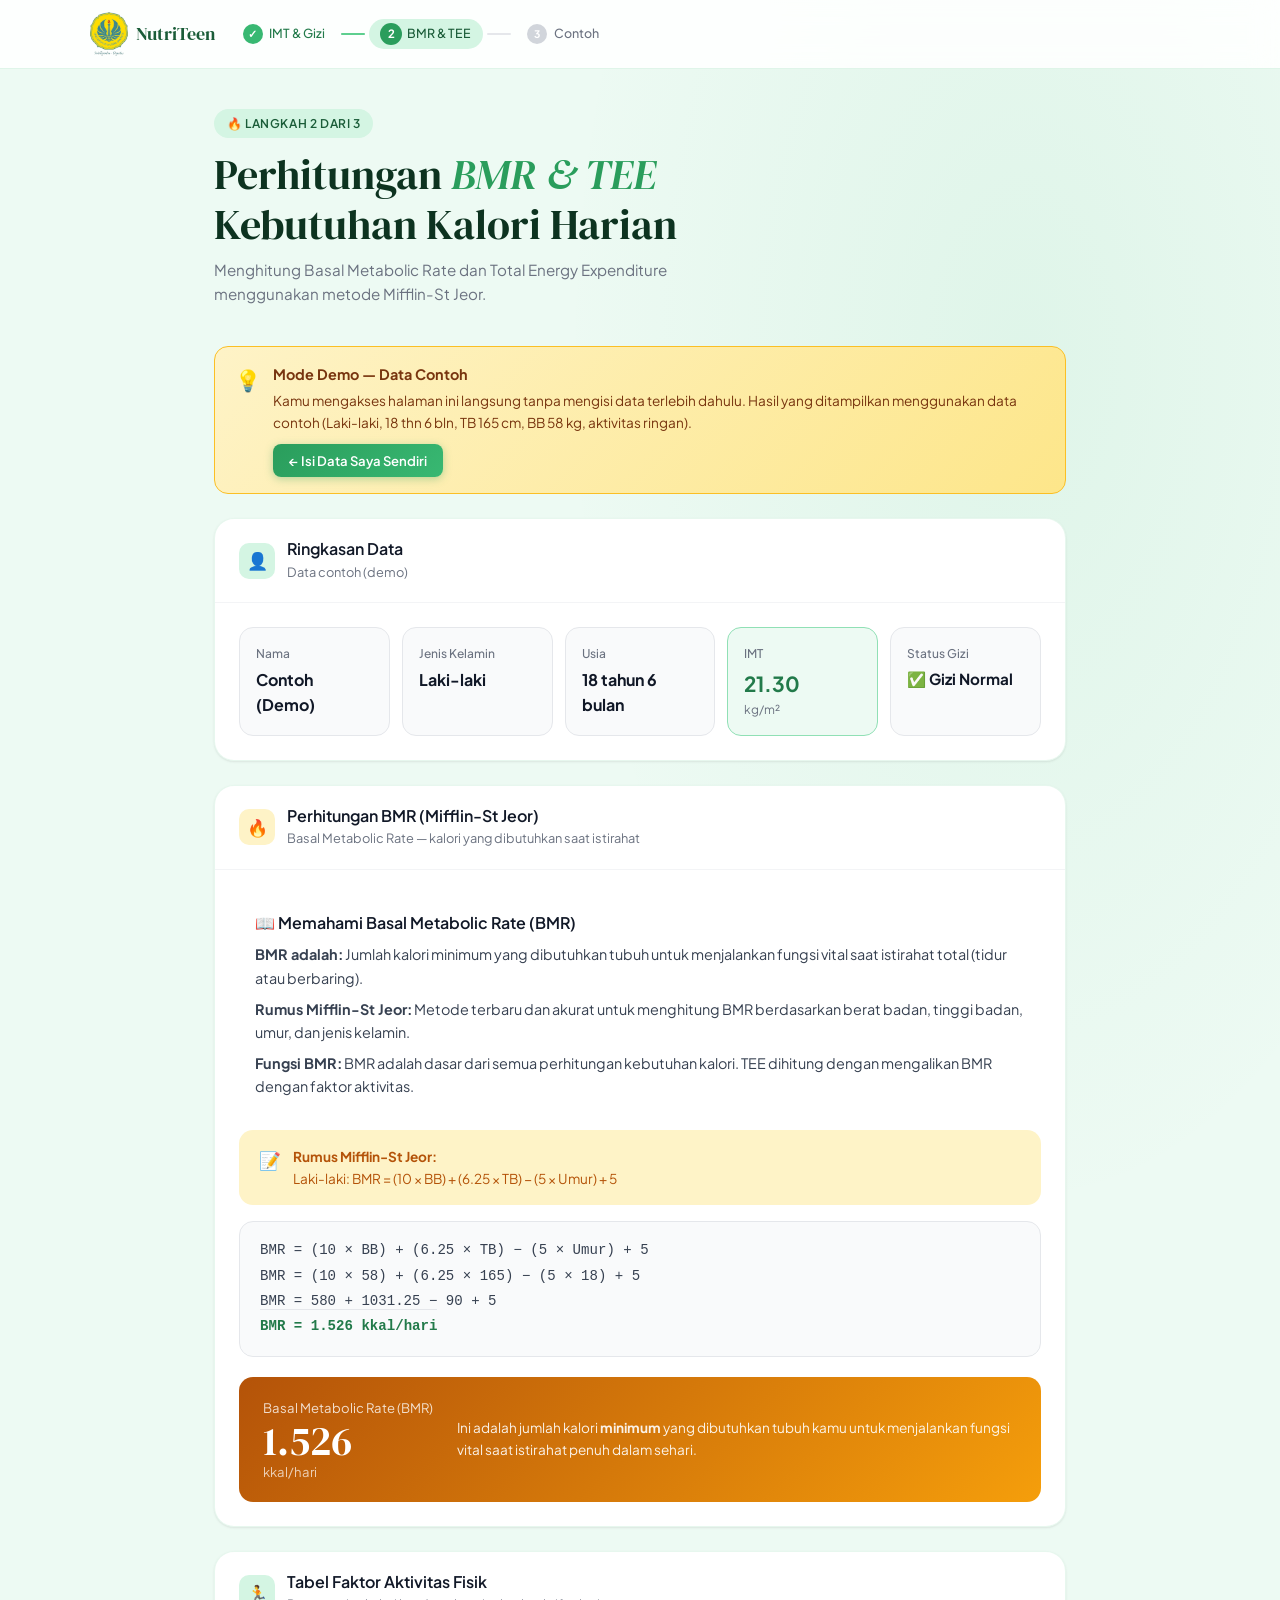
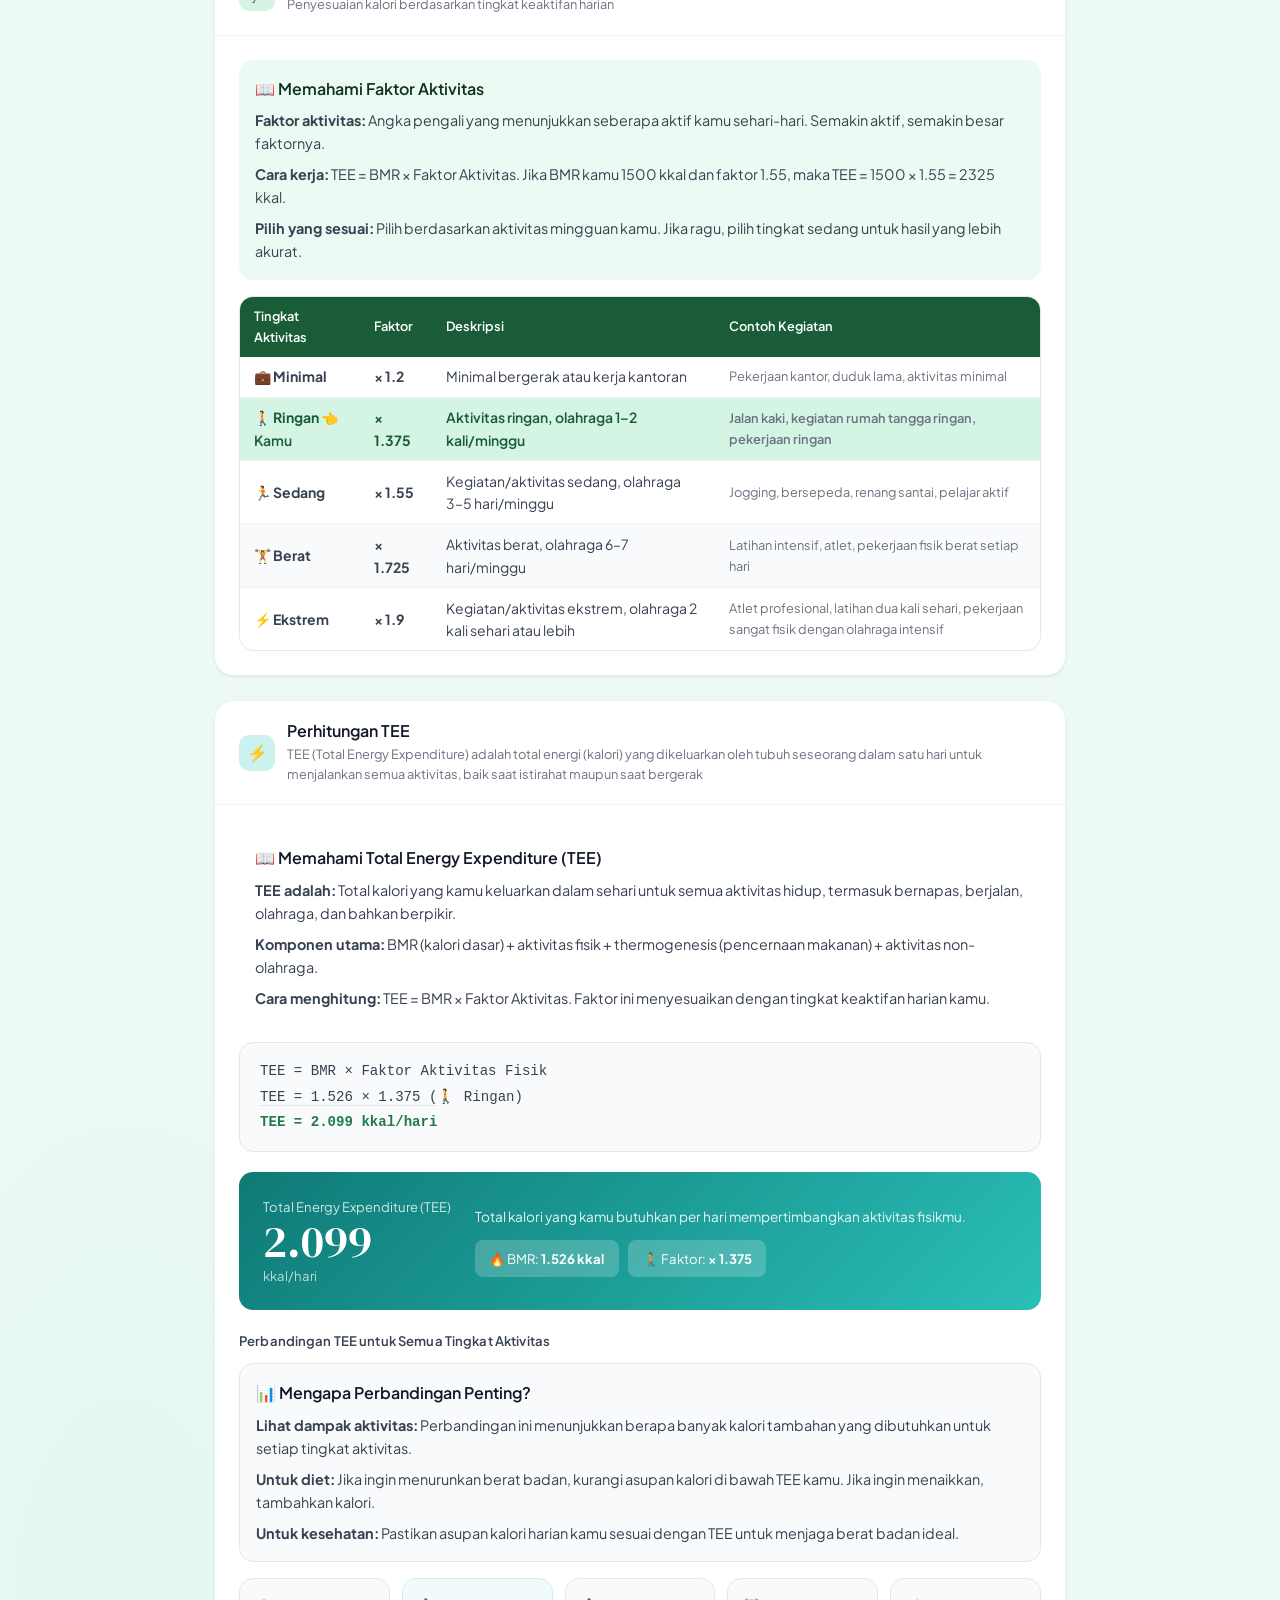
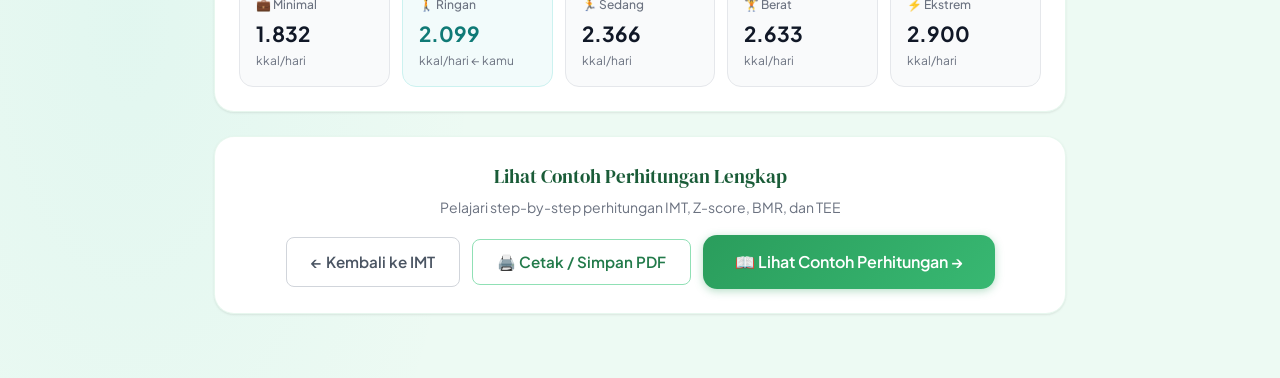
==== commit d7729838: "Fix TEE Classification" ====
--- a/halaman2.html
+++ b/halaman2.html
@@ -372,7 +372,7 @@
 /* Aktivitas cards */
 .aktivitas-grid {
   display: grid;
-  grid-template-columns: repeat(3, 1fr);
+  grid-template-columns: repeat(auto-fit, minmax(110px, 1fr));
   gap: 0.75rem;
 }
 .aktivitas-card {
@@ -1106,29 +1106,37 @@
 
 // ─── KLASIFIKASI IMT (WHO) ────────────────────────────────
 const IMT_KLASIFIKASI = [
-  { label: 'Sangat Kurus',   min: 0,    max: 17.0,  class: 'buruk',    desc: 'Kekurangan berat badan tingkat berat' },
-  { label: 'Kurus',          min: 17.0, max: 18.5,  class: 'kurang',   desc: 'Kekurangan berat badan tingkat ringan' },
-  { label: 'Normal',         min: 18.5, max: 25.0,  class: 'normal',   desc: 'Berat badan ideal' },
-  { label: 'Gemuk / Lebih',  min: 25.0, max: 27.0,  class: 'lebih',    desc: 'Kelebihan berat badan tingkat ringan' },
-  { label: 'Obesitas',       min: 27.0, max: 999,   class: 'obesitas', desc: 'Kelebihan berat badan tingkat berat' },
+  { label: 'Berat Badan Kurang',      min: 0,    max: 18.5,  class: 'buruk',    desc: 'Underweight (Kekurangan berat badan)' },
+  { label: 'Berat Badan Normal',      min: 18.5, max: 23.0,  class: 'normal',   desc: 'Berat badan ideal (Normal)' },
+  { label: 'Kelebihan Berat Badan',   min: 23.0, max: 25.0,  class: 'lebih',    desc: 'Overweight (Kelebihan berat badan ringan)' },
+  { label: 'Obesitas I',              min: 25.0, max: 30.0,  class: 'obesitas', desc: 'Obesitas tingkat I' },
+  { label: 'Obesitas II',             min: 30.0, max: 999,   class: 'obesitas', desc: 'Obesitas tingkat II (berat)' },
 ];
 
 // ─── AKTIVITAS FISIK ──────────────────────────────────────
 const AKTIVITAS_DATA = [
+  {
+    key: 'minimal',
+    label: 'Minimal',
+    icon: '💼',
+    factor: 1.2,
+    desc: 'Minimal bergerak atau kerja kantoran',
+    contoh: 'Pekerjaan kantor, duduk lama, aktivitas minimal'
+  },
   {
     key: 'ringan',
     label: 'Ringan',
     icon: '🚶',
     factor: 1.375,
-    desc: 'Olahraga ringan 1–3 hari/minggu',
-    contoh: 'Jalan kaki, pekerjaan kantor, kegiatan rumah tangga ringan'
+    desc: 'Aktivitas ringan, olahraga 1–2 kali/minggu',
+    contoh: 'Jalan kaki, kegiatan rumah tangga ringan, pekerjaan ringan'
   },
   {
     key: 'sedang',
     label: 'Sedang',
     icon: '🏃',
     factor: 1.55,
-    desc: 'Olahraga sedang 3–5 hari/minggu',
+    desc: 'Kegiatan/aktivitas sedang, olahraga 3–5 hari/minggu',
     contoh: 'Jogging, bersepeda, renang santai, pelajar aktif'
   },
   {
@@ -1136,8 +1144,16 @@
     label: 'Berat',
     icon: '🏋️',
     factor: 1.725,
-    desc: 'Olahraga berat 6–7 hari/minggu',
-    contoh: 'Latihan intensif, atlet, pekerjaan fisik berat'
+    desc: 'Aktivitas berat, olahraga 6–7 hari/minggu',
+    contoh: 'Latihan intensif, atlet, pekerjaan fisik berat setiap hari'
+  },
+  {
+    key: 'ekstrem',
+    label: 'Ekstrem',
+    icon: '⚡',
+    factor: 1.9,
+    desc: 'Kegiatan/aktivitas ekstrem, olahraga 2 kali sehari atau lebih',
+    contoh: 'Atlet profesional, latihan dua kali sehari, pekerjaan sangat fisik dengan olahraga intensif'
   },
 ];
 
